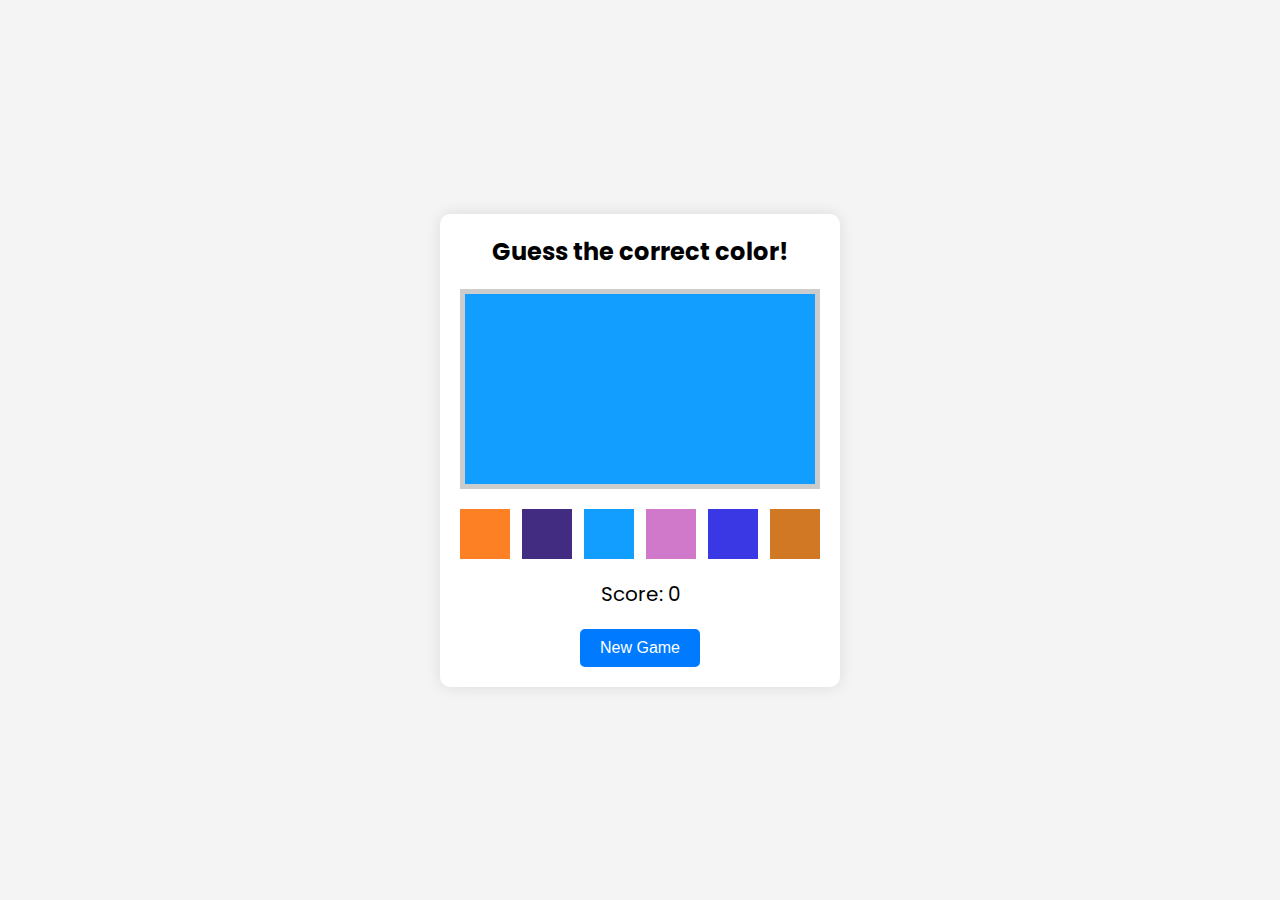
==== HNG-task-1/index.html @ 460dc0cd "task-1" ====
<!DOCTYPE html>
<html lang="en">

<head>
    <meta charset="UTF-8">
    <meta name="viewport" content="width=device-width, initial-scale=1.0">
    <meta name="theme-color" content="#000000" />
    <link
        href="https://fonts.googleapis.com/css2?family=Poppins:ital,wght@0,100;0,200;0,300;0,400;0,500;0,600;0,700;0,800;0,900;1,100;1,200;1,300;1,400;1,500;1,600;1,700;1,800;1,900&family=Roboto:ital,wght@0,100;0,300;0,400;0,500;0,700;0,900;1,100;1,300;1,400;1,500;1,700;1,900&display=swap"
        rel="stylesheet">
    <title>Color Guessing Game</title>
    <link rel="stylesheet" href="style.css">
</head>

<body>
    <div class="game-container">
        <h1 data-testid="gameInstructions">Guess the correct color!</h1>

        <div class="color-box" data-testid="colorBox"></div>

        <div class="color-options">
            <button class="color-btn" data-testid="colorOption" id="color1"></button>
            <button class="color-btn" data-testid="colorOption" id="color2"></button>
            <button class="color-btn" data-testid="colorOption" id="color3"></button>
            <button class="color-btn" data-testid="colorOption" id="color4"></button>
            <button class="color-btn" data-testid="colorOption" id="color5"></button>
            <button class="color-btn" data-testid="colorOption" id="color6"></button>
        </div>

        <div class="game-status" data-testid="gameStatus"></div>

        <div class="score" data-testid="score">Score: 0</div>

        <button class="new-game-btn" data-testid="newGameButton">New Game</button>
    </div>

    <script src="script.js"></script>
</body>

</html>
---- HNG-task-1/style.css ----
* {
    margin: 0;
    padding: 0;
    box-sizing: border-box;
  }
  
  body {
    font-family: "Poppins", sans-serif;
    display: flex;
    justify-content: center;
    align-items: center;
    height: 100vh;
    background-color: #f4f4f4;
  }
  
  .game-container {
    text-align: center;
    background-color: white;
    padding: 20px;
    border-radius: 10px;
    box-shadow: 0 0 15px rgba(0, 0, 0, 0.1);
    max-width: 400px;
    width: 100%;
  }
  
  h1 {
    font-size: 24px;
    margin-bottom: 20px;
  }
  
  .color-box {
    width: 100%;
    height: 200px;
    margin-bottom: 20px;
    border: 5px solid #ccc;
  }
  
  .color-options {
    display: flex;
    justify-content: space-between;
    margin-bottom: 20px;
  }
  
  .color-btn {
    width: 50px;
    height: 50px;
    border: none;
    cursor: pointer;
    transition: transform 0.2s;
  }
  
  .color-btn:hover {
    transform: scale(1.1);
  }
  
  .game-status {
    font-size: 20px;
    margin-bottom: 10px;
  }
  
  .score {
    font-size: 20px;
    margin-bottom: 20px;
  }
  
  .new-game-btn {
    padding: 10px 20px;
    font-size: 16px;
    background-color: #007bff;
    color: white;
    border: none;
    border-radius: 5px;
    cursor: pointer;
  }
  
  .new-game-btn:hover {
    background-color: #0056b3;
  }
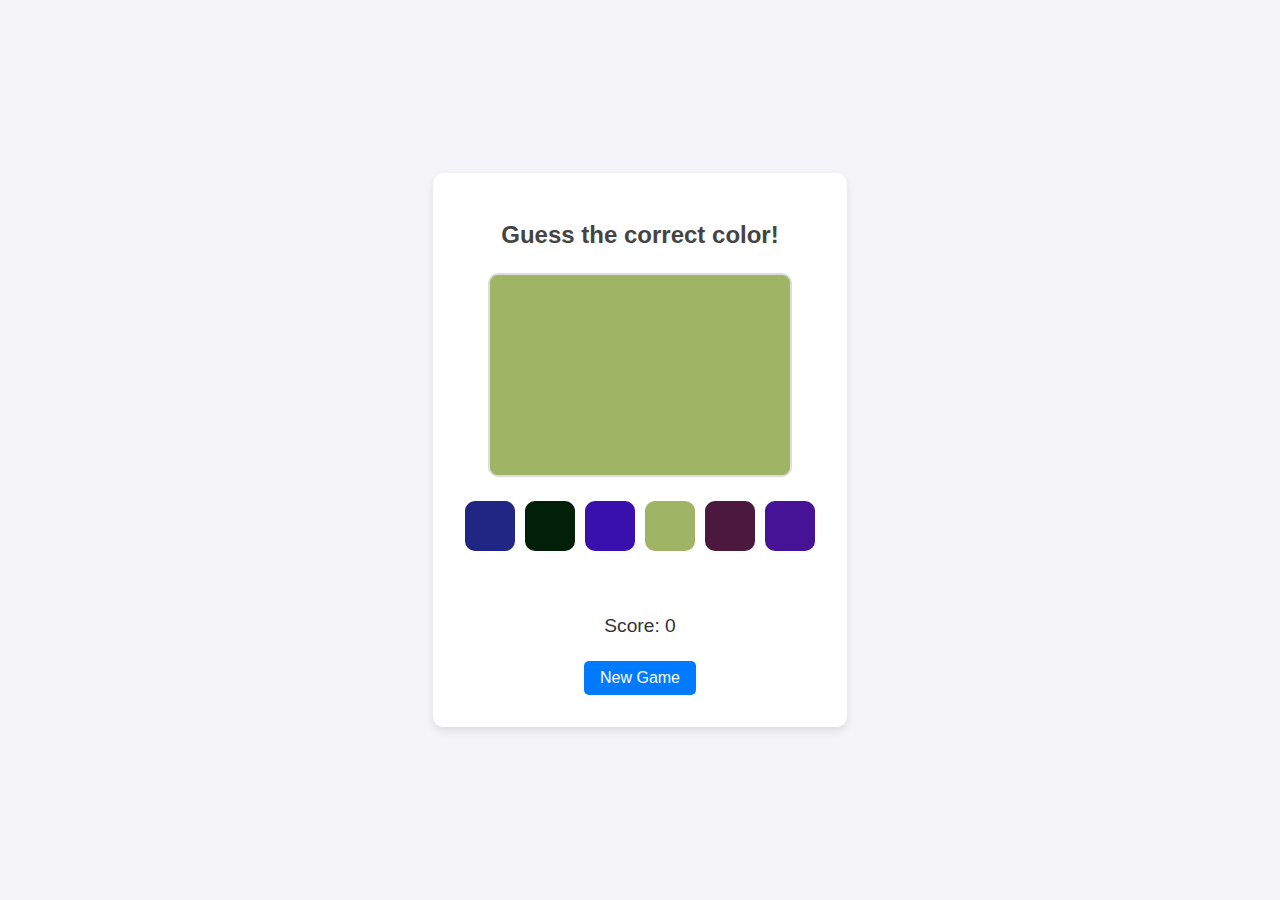
==== commit ab2adb84: "save" ====
--- a/HNG-task-1/index.html
+++ b/HNG-task-1/index.html
@@ -5,9 +5,9 @@
     <meta charset="UTF-8">
     <meta name="viewport" content="width=device-width, initial-scale=1.0">
     <meta name="theme-color" content="#000000" />
-    <link
+    <!-- <link
         href="https://fonts.googleapis.com/css2?family=Poppins:ital,wght@0,100;0,200;0,300;0,400;0,500;0,600;0,700;0,800;0,900;1,100;1,200;1,300;1,400;1,500;1,600;1,700;1,800;1,900&family=Roboto:ital,wght@0,100;0,300;0,400;0,500;0,700;0,900;1,100;1,300;1,400;1,500;1,700;1,900&display=swap"
-        rel="stylesheet">
+        rel="stylesheet"> -->
     <title>Color Guessing Game</title>
     <link rel="stylesheet" href="style.css">
 </head>
--- a/HNG-task-1/style.css
+++ b/HNG-task-1/style.css
@@ -1,79 +1,111 @@
-* {
-    margin: 0;
-    padding: 0;
-    box-sizing: border-box;
+body {
+  font-family: 'Poppins', sans-serif;
+  background-color: #f4f4f9;
+  color: #333;
+  margin: 0;
+  padding: 0;
+  display: flex;
+  justify-content: center;
+  align-items: center;
+  height: 100vh;
+}
+
+.game-container {
+  text-align: center;
+  background-color: #fff;
+  padding: 2rem;
+  border-radius: 10px;
+  box-shadow: 0 4px 8px rgba(0, 0, 0, 0.1);
+}
+
+h1 {
+  font-size: 1.5rem;
+  margin-bottom: 1.5rem;
+  color: #444;
+}
+
+.color-box {
+  width: 300px;
+  height: 200px;
+  margin: 0 auto 1.5rem;
+  border: 2px solid #ddd;
+  border-radius: 10px;
+  background-color: #fff;
+}
+
+.color-options {
+  display: flex;
+  justify-content: center;
+  gap: 10px;
+  margin-bottom: 1.5rem;
+}
+
+.color-btn {
+  width: 50px;
+  height: 50px;
+  border: none;
+  border-radius: 10px;
+  cursor: pointer;
+  transition: transform 0.2s ease, box-shadow 0.2s ease;
+}
+
+.color-btn:hover {
+  transform: scale(1.1);
+  box-shadow: 0 4px 8px rgba(0, 0, 0, 0.2);
+}
+
+.game-status {
+  font-size: 1.2rem;
+  margin-bottom: 1rem;
+  height: 24px;
+}
+
+.score {
+  font-size: 1.2rem;
+  margin-bottom: 1.5rem;
+}
+
+.new-game-btn {
+  padding: 0.5rem 1rem;
+  font-size: 1rem;
+  color: #fff;
+  background-color: #007bff;
+  border: none;
+  border-radius: 5px;
+  cursor: pointer;
+  transition: background-color 0.2s ease;
+}
+
+.new-game-btn:hover {
+  background-color: #0056b3;
+}
+
+/* Animations */
+@keyframes fadeOut {
+  from {
+      opacity: 1;
   }
-  
-  body {
-    font-family: "Poppins", sans-serif;
-    display: flex;
-    justify-content: center;
-    align-items: center;
-    height: 100vh;
-    background-color: #f4f4f4;
+  to {
+      opacity: 0;
   }
-  
-  .game-container {
-    text-align: center;
-    background-color: white;
-    padding: 20px;
-    border-radius: 10px;
-    box-shadow: 0 0 15px rgba(0, 0, 0, 0.1);
-    max-width: 400px;
-    width: 100%;
+}
+
+@keyframes celebrate {
+  0% {
+      transform: scale(1);
   }
-  
-  h1 {
-    font-size: 24px;
-    margin-bottom: 20px;
+  50% {
+      transform: scale(1.2);
   }
-  
-  .color-box {
-    width: 100%;
-    height: 200px;
-    margin-bottom: 20px;
-    border: 5px solid #ccc;
+  100% {
+      transform: scale(1);
   }
-  
-  .color-options {
-    display: flex;
-    justify-content: space-between;
-    margin-bottom: 20px;
-  }
-  
-  .color-btn {
-    width: 50px;
-    height: 50px;
-    border: none;
-    cursor: pointer;
-    transition: transform 0.2s;
-  }
-  
-  .color-btn:hover {
-    transform: scale(1.1);
-  }
-  
-  .game-status {
-    font-size: 20px;
-    margin-bottom: 10px;
-  }
-  
-  .score {
-    font-size: 20px;
-    margin-bottom: 20px;
-  }
-  
-  .new-game-btn {
-    padding: 10px 20px;
-    font-size: 16px;
-    background-color: #007bff;
-    color: white;
-    border: none;
-    border-radius: 5px;
-    cursor: pointer;
-  }
-  
-  .new-game-btn:hover {
-    background-color: #0056b3;
-  }
-  +}
+
+.fade-out {
+  animation: fadeOut 0.5s ease-in-out forwards;
+}
+
+.celebrate {
+  animation: celebrate 0.5s ease-in-out;
+}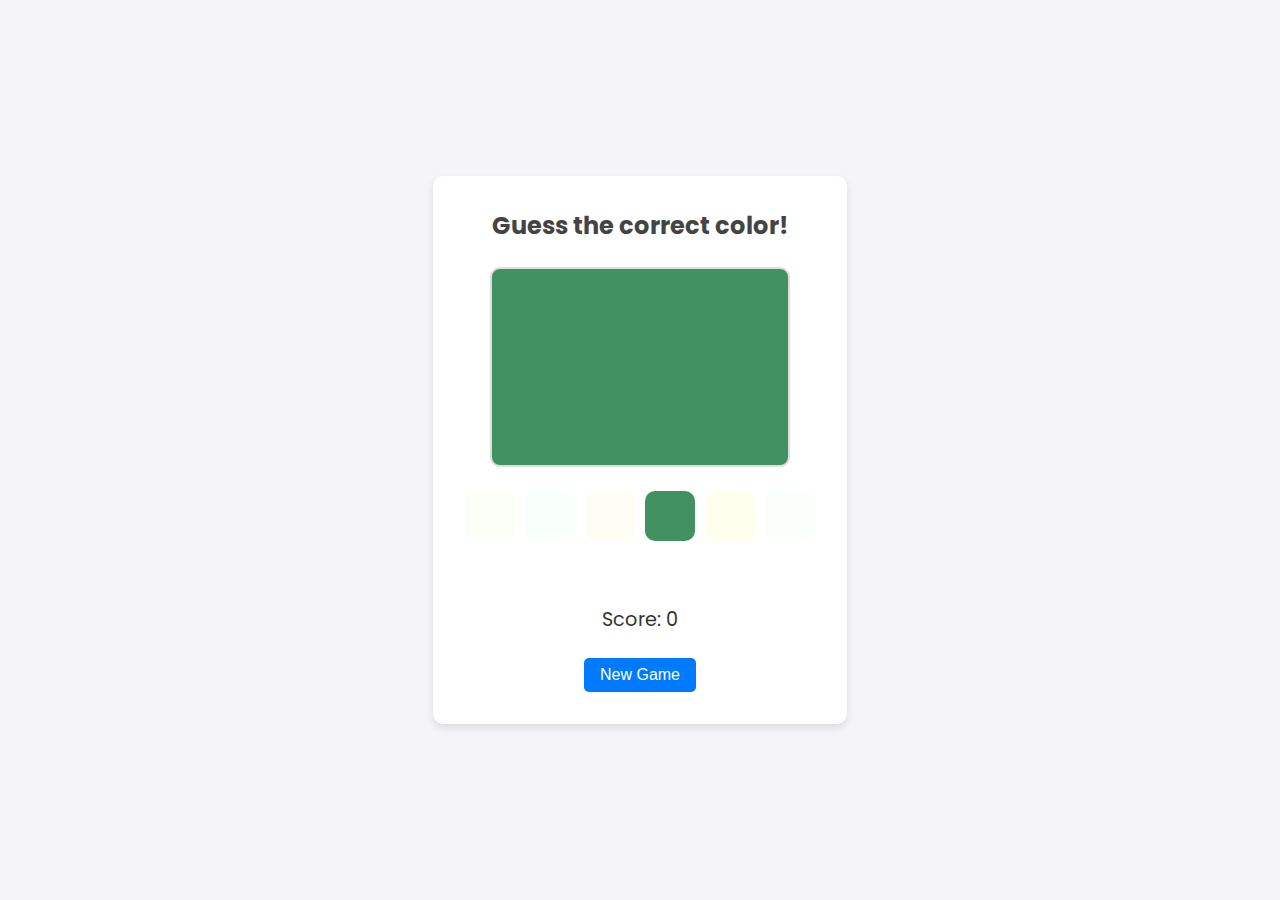
==== commit 24a59076: "done" ====
--- a/HNG-task-1/index.html
+++ b/HNG-task-1/index.html
@@ -5,9 +5,9 @@
     <meta charset="UTF-8">
     <meta name="viewport" content="width=device-width, initial-scale=1.0">
     <meta name="theme-color" content="#000000" />
-    <!-- <link
+    <link
         href="https://fonts.googleapis.com/css2?family=Poppins:ital,wght@0,100;0,200;0,300;0,400;0,500;0,600;0,700;0,800;0,900;1,100;1,200;1,300;1,400;1,500;1,600;1,700;1,800;1,900&family=Roboto:ital,wght@0,100;0,300;0,400;0,500;0,700;0,900;1,100;1,300;1,400;1,500;1,700;1,900&display=swap"
-        rel="stylesheet"> -->
+        rel="stylesheet">
     <title>Color Guessing Game</title>
     <link rel="stylesheet" href="style.css">
 </head>
--- a/HNG-task-1/style.css
+++ b/HNG-task-1/style.css
@@ -1,3 +1,8 @@
+* {
+  margin: 0;
+  padding: 0;
+  box-sizing: border-box;
+}
 body {
   font-family: 'Poppins', sans-serif;
   background-color: #f4f4f9;
@@ -108,4 +113,4 @@
 
 .celebrate {
   animation: celebrate 0.5s ease-in-out;
-}+}
